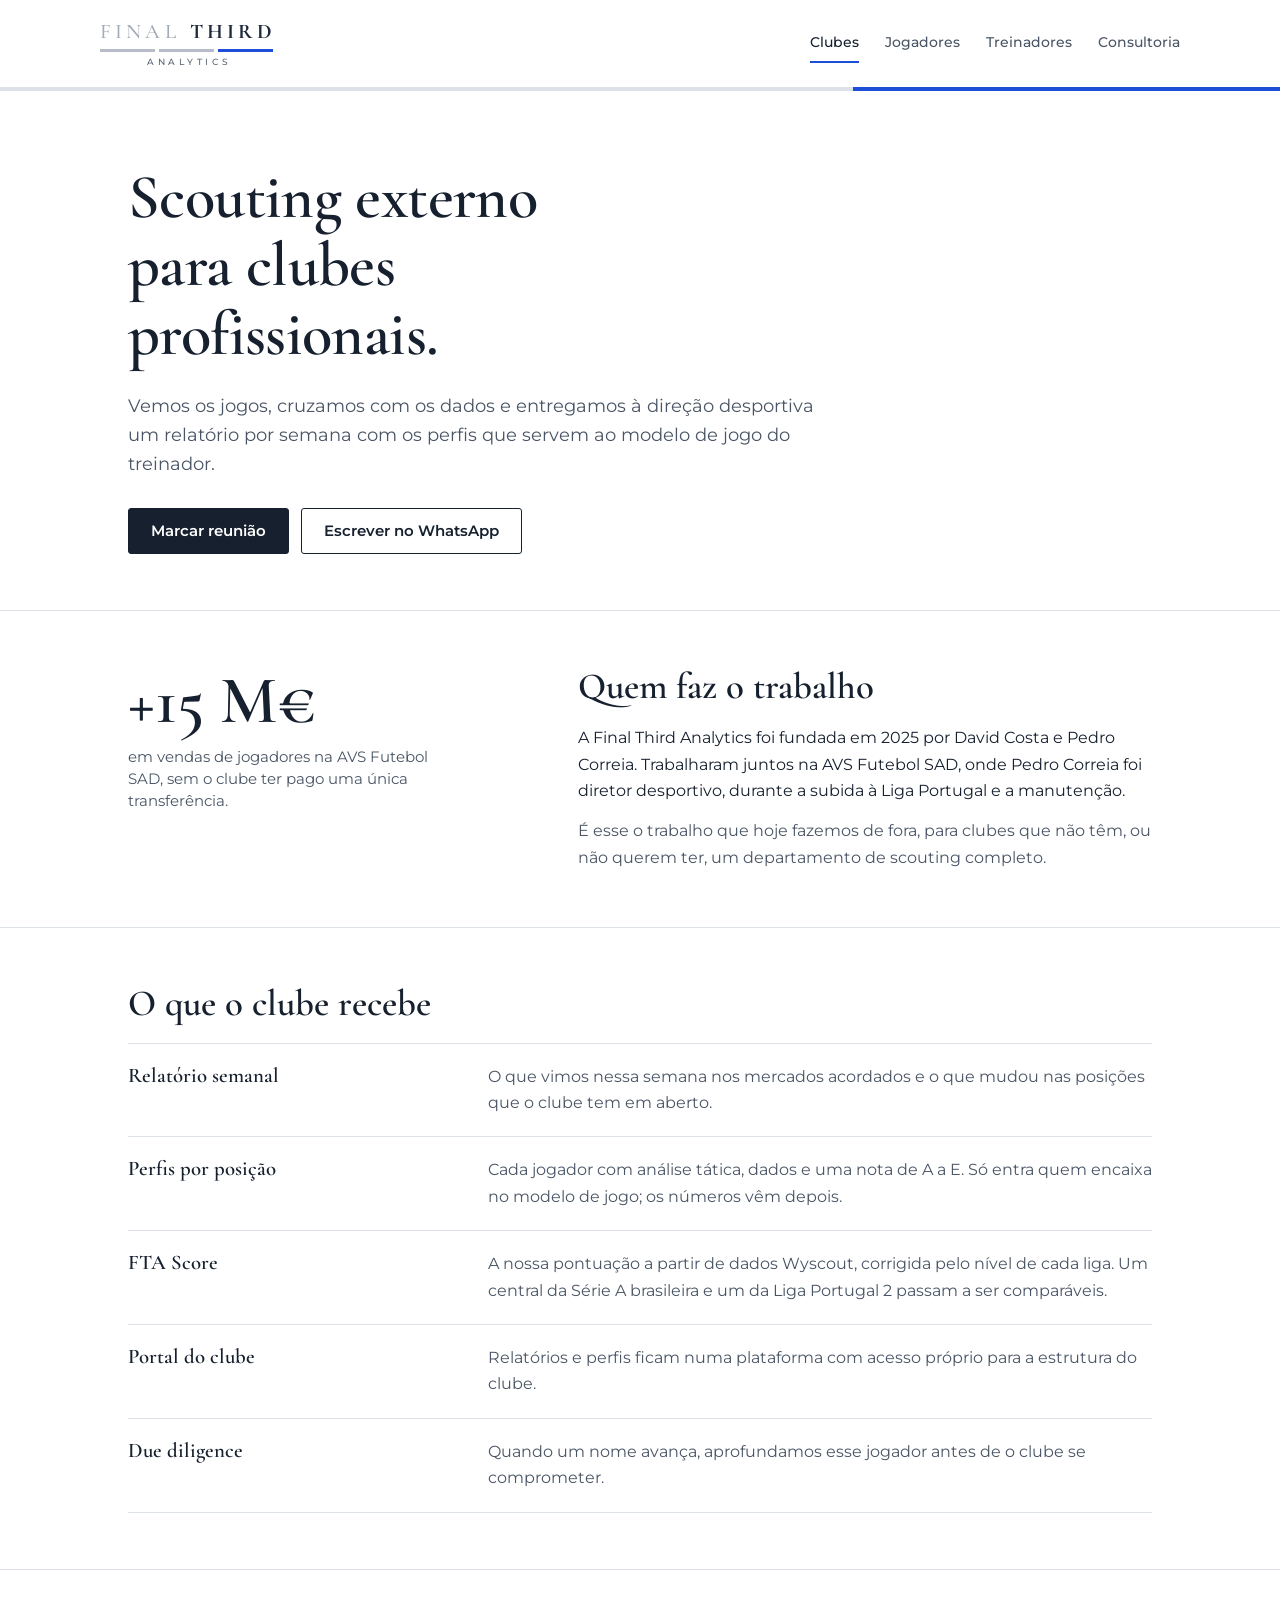
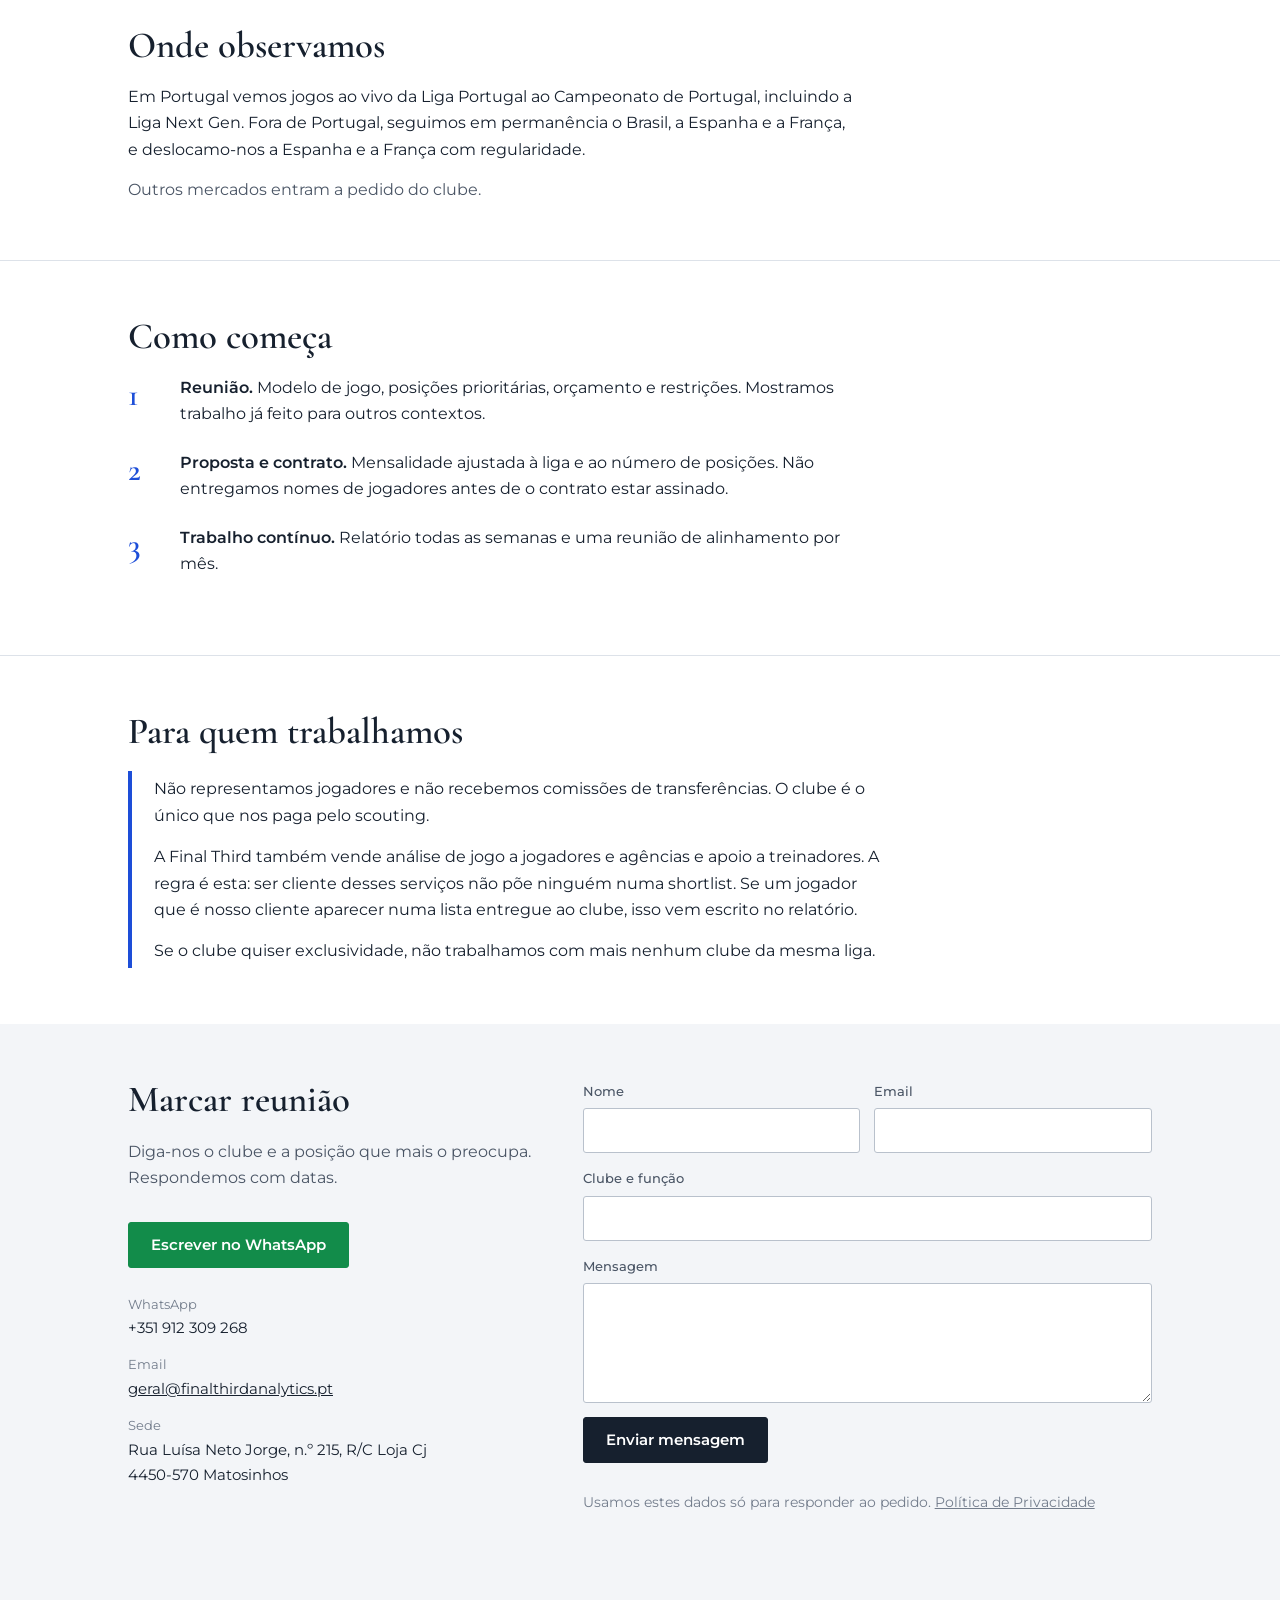
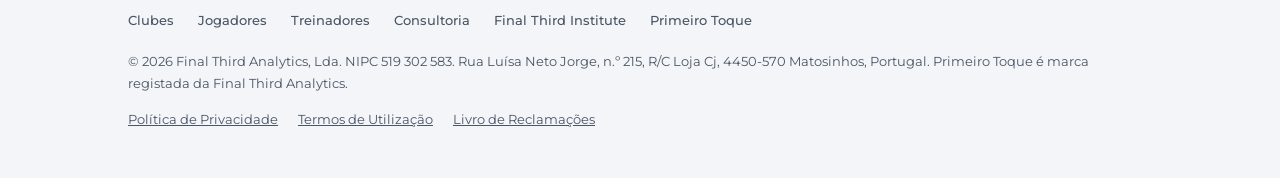
==== clubes.html @ 6be23df6 "Site multi-página: clubes, jogadores, treinadores, consultoria" ====
<!DOCTYPE html>
<html lang="pt-PT">
<head>
<meta charset="UTF-8">
<meta name="viewport" content="width=device-width, initial-scale=1">
<title>Scouting para clubes · Final Third Analytics</title>
<meta name="description" content="Scouting externo para clubes profissionais: observação ao vivo em Portugal, Espanha e França, dados Wyscout e relatório semanal. Sem agentes nem comissões.">
<link rel="canonical" href="https://finalthirdanalytics.pt/clubes">
<link rel="icon" type="image/png" href="/favicon.png">
<link rel="apple-touch-icon" href="/apple-touch-icon.png">
<meta name="theme-color" content="#ffffff">
<meta property="og:type" content="website">
<meta property="og:site_name" content="Final Third Analytics">
<meta property="og:title" content="Scouting para clubes · Final Third Analytics">
<meta property="og:description" content="Scouting externo para clubes profissionais: observação ao vivo em Portugal, Espanha e França, dados Wyscout e relatório semanal. Sem agentes nem comissões.">
<meta property="og:url" content="https://finalthirdanalytics.pt/clubes">
<meta property="og:image" content="https://finalthirdanalytics.pt/apple-touch-icon.png">
<meta name="twitter:card" content="summary">
<link rel="preconnect" href="https://fonts.googleapis.com">
<link rel="preconnect" href="https://fonts.gstatic.com" crossorigin>
<link href="https://fonts.googleapis.com/css2?family=Cormorant+Garamond:wght@500;600;700&family=Montserrat:wght@400;500;600&display=swap" rel="stylesheet">
<link rel="stylesheet" href="/styles.css">
</head>
<body class="p-clubes">
<header>
  <div class="wrap top">
    <a class="logo" href="/" aria-label="Final Third Analytics — página inicial">
      <span class="logo-words"><span class="logo-final">FINAL</span><span class="logo-third">THIRD</span></span>
      <span class="logo-bars"><i></i><i></i><i></i></span>
      <span class="logo-sub">Analytics</span>
    </a>
    <nav class="nav" aria-label="Principal"><a href="/clubes" aria-current="page">Clubes</a><a href="/jogadores">Jogadores</a><a href="/treinadores">Treinadores</a><a href="/consultoria">Consultoria</a></nav>
  </div>
  <div class="thirds" aria-hidden="true"><i></i><i></i><i></i></div>
</header>
<main>

<section class="hero">
  <div class="wrap">
    <h1>Scouting externo para clubes profissionais.</h1>
    <p class="lead">Vemos os jogos, cruzamos com os dados e entregamos à direção desportiva um relatório por semana com os perfis que servem ao modelo de jogo do treinador.</p>
    <div class="actions">
      <a class="btn" href="#contacto">Marcar reunião</a>
      <a class="btn ghost" href="https://wa.me/351912309268?text=Ol%C3%A1%2C%20sou%20de%20um%20clube%20e%20quero%20falar%20sobre%20scouting." rel="noopener">Escrever no WhatsApp</a>
    </div>
  </div>
</section>

<section class="sec">
  <div class="wrap proof">
    <div class="proof-fig">+15 M€<small>em vendas de jogadores na AVS Futebol SAD, sem o clube ter pago uma única transferência.</small></div>
    <div>
      <h2>Quem faz o trabalho</h2>
      <p>A Final Third Analytics foi fundada em 2025 por David Costa e Pedro Correia. Trabalharam juntos na AVS Futebol SAD, onde Pedro Correia foi diretor desportivo, durante a subida à Liga Portugal e a manutenção.</p>
      <p class="muted">É esse o trabalho que hoje fazemos de fora, para clubes que não têm, ou não querem ter, um departamento de scouting completo.</p>
    </div>
  </div>
</section>

<section class="sec">
  <div class="wrap">
    <h2>O que o clube recebe</h2>
    <ul class="rows">
      <li><strong>Relatório semanal</strong><span>O que vimos nessa semana nos mercados acordados e o que mudou nas posições que o clube tem em aberto.</span></li>
      <li><strong>Perfis por posição</strong><span>Cada jogador com análise tática, dados e uma nota de A a E. Só entra quem encaixa no modelo de jogo; os números vêm depois.</span></li>
      <li><strong>FTA Score</strong><span>A nossa pontuação a partir de dados Wyscout, corrigida pelo nível de cada liga. Um central da Série A brasileira e um da Liga Portugal 2 passam a ser comparáveis.</span></li>
      <li><strong>Portal do clube</strong><span>Relatórios e perfis ficam numa plataforma com acesso próprio para a estrutura do clube.</span></li>
      <li><strong>Due diligence</strong><span>Quando um nome avança, aprofundamos esse jogador antes de o clube se comprometer.</span></li>
    </ul>
  </div>
</section>
<section class="sec">
  <div class="wrap">
    <h2>Onde observamos</h2>
    <p>Em Portugal vemos jogos ao vivo da Liga Portugal ao Campeonato de Portugal, incluindo a Liga Next Gen. Fora de Portugal, seguimos em permanência o Brasil, a Espanha e a França, e deslocamo-nos a Espanha e a França com regularidade.</p>
    <p class="muted">Outros mercados entram a pedido do clube.</p>
  </div>
</section>
<section class="sec">
  <div class="wrap">
    <h2>Como começa</h2>
    <ol class="steps">
      <li><b>Reunião.</b> Modelo de jogo, posições prioritárias, orçamento e restrições. Mostramos trabalho já feito para outros contextos.</li>
      <li><b>Proposta e contrato.</b> Mensalidade ajustada à liga e ao número de posições. Não entregamos nomes de jogadores antes de o contrato estar assinado.</li>
      <li><b>Trabalho contínuo.</b> Relatório todas as semanas e uma reunião de alinhamento por mês.</li>
    </ol>
  </div>
</section>
<section class="sec">
  <div class="wrap">
    <h2>Para quem trabalhamos</h2>
    <div class="rule">
      <p>Não representamos jogadores e não recebemos comissões de transferências. O clube é o único que nos paga pelo scouting.</p>
      <p>A Final Third também vende análise de jogo a jogadores e agências e apoio a treinadores. A regra é esta: ser cliente desses serviços não põe ninguém numa shortlist. Se um jogador que é nosso cliente aparecer numa lista entregue ao clube, isso vem escrito no relatório.</p>
      <p>Se o clube quiser exclusividade, não trabalhamos com mais nenhum clube da mesma liga.</p>
    </div>
  </div>
</section>

<section class="sec wash" id="contacto">
  <div class="wrap contact">
    <div>
      <h2>Marcar reunião</h2>
      <p class="muted">Diga-nos o clube e a posição que mais o preocupa. Respondemos com datas.</p>
      <div class="actions"><a class="btn wa" href="https://wa.me/351912309268?text=Ol%C3%A1%2C%20sou%20de%20um%20clube%20e%20quero%20falar%20sobre%20scouting." rel="noopener">Escrever no WhatsApp</a></div>
      <dl>
        <dt>WhatsApp</dt><dd>+351 912 309 268</dd>
        <dt>Email</dt><dd><a href="mailto:geral@finalthirdanalytics.pt">geral@finalthirdanalytics.pt</a></dd>
        <dt>Sede</dt><dd>Rua Luísa Neto Jorge, n.º 215, R/C Loja Cj<br>4450-570 Matosinhos</dd>
      </dl>
    </div>
    <form class="f" name="contacto" method="POST" netlify netlify-honeypot="bot-field">
      <input type="hidden" name="form-name" value="contacto">
      <input type="hidden" name="sobre" value="Final Third Analytics">
      <p class="hp"><label>Não preencher <input name="bot-field" tabindex="-1" autocomplete="off"></label></p>
      <label>Nome<input type="text" name="nome" autocomplete="name" required></label>
      <label>Email<input type="email" name="email" autocomplete="email" required></label>
      <label class="full">Clube e função<input type="text" name="organizacao" autocomplete="organization"></label>
      <label class="full">Mensagem<textarea name="mensagem"></textarea></label>
      <div class="full"><button class="btn" type="submit">Enviar mensagem</button></div>
      <p class="msg ok" role="status">Mensagem recebida. Respondemos por email.</p>
      <p class="msg err" role="alert">A mensagem não foi enviada. Tente outra vez ou escreva para geral@finalthirdanalytics.pt.</p>
      <p class="small full">Usamos estes dados só para responder ao pedido. <a href="/privacidade.html">Política de Privacidade</a></p>
    </form>
  </div>
</section>
</main>
<footer>
  <div class="wrap">
    <nav class="foot-nav" aria-label="Rodapé">
      <a href="/clubes">Clubes</a><a href="/jogadores">Jogadores</a><a href="/treinadores">Treinadores</a><a href="/consultoria">Consultoria</a>
      <a href="https://institute.finalthirdanalytics.pt">Final Third Institute</a><a href="https://primeirotoque.pt">Primeiro Toque</a>
    </nav>
    <p>© 2026 Final Third Analytics, Lda. NIPC 519 302 583. Rua Luísa Neto Jorge, n.º 215, R/C Loja Cj, 4450-570 Matosinhos, Portugal. Primeiro Toque é marca registada da Final Third Analytics.</p>
    <div class="foot-legal">
      <a href="/privacidade.html">Política de Privacidade</a>
      <a href="/termos.html">Termos de Utilização</a>
      <a href="https://www.livroreclamacoes.pt/Inicio/" rel="noopener">Livro de Reclamações</a>
    </div>
  </div>
</footer>
<script src="/site.js" defer></script>
</body>
</html>
---- styles.css ----
/* Final Third Analytics — site geral */
*{margin:0;padding:0;box-sizing:border-box}
:root{
  --paper:#ffffff;
  --wash:#f3f5f8;
  --ink:#16202e;
  --ink-2:#4a5565;
  --ink-3:#737d8c;
  --line:#dde2e9;
  --grey-bar:#b6bdc8;
  --accent:#1d4ed8;
  --accent-ink:#1d4ed8;
  --serif:"Cormorant Garamond",Georgia,serif;
  --sans:"Montserrat",system-ui,-apple-system,"Segoe UI",sans-serif;
}
body.p-jogadores{--accent:#a855f7;--accent-ink:#7e22ce}
body.p-treinadores{--accent:#14b8a6;--accent-ink:#0f766e}
body.p-consultoria{--accent:#9c243d;--accent-ink:#9c243d}

html{-webkit-text-size-adjust:100%;scroll-behavior:smooth}
body{background:var(--paper);color:var(--ink);font-family:var(--sans);font-size:16px;line-height:1.65;-webkit-font-smoothing:antialiased}
a{color:inherit}
a:focus-visible,button:focus-visible,input:focus-visible,textarea:focus-visible{outline:2px solid var(--accent-ink);outline-offset:3px}
.wrap{max-width:1080px;margin:0 auto;padding:0 28px}

/* Cabeçalho */
.top{display:flex;align-items:center;justify-content:space-between;gap:24px;padding:22px 0 20px}
.logo{display:inline-block;text-decoration:none;line-height:1}
.logo-words{display:flex;gap:10px;font-family:var(--serif);font-size:1.3rem;letter-spacing:.2em;white-space:nowrap}
.logo-final{color:#a3abb7;font-weight:500}
.logo-third{color:#1e293b;font-weight:700}
.logo-bars{display:flex;gap:4px;margin-top:6px;margin-right:.2em}
.logo-bars i{flex:1;height:3px;background:var(--grey-bar)}
.logo-bars i:last-child{background:var(--accent)}
.logo-sub{display:block;margin-top:6px;margin-right:.2em;text-align:center;font-size:.56rem;font-weight:500;letter-spacing:.42em;text-indent:.42em;text-transform:uppercase;color:#5b6676}
.nav{display:flex;align-items:center;gap:26px;font-size:.9rem;font-weight:500}
.nav a{text-decoration:none;color:var(--ink-2);padding:6px 0;border-bottom:2px solid transparent}
.nav a:hover{color:var(--ink)}
.nav a[aria-current="page"]{color:var(--ink);border-bottom-color:var(--accent)}
.thirds{display:flex;height:4px}
.thirds i{flex:1;background:var(--line)}
.thirds i:last-child{background:var(--accent)}

/* Texto */
h1,h2,h3{font-family:var(--serif);font-weight:600;line-height:1.1;color:var(--ink)}
h1{font-size:clamp(2.3rem,5.4vw,3.9rem);letter-spacing:-.01em;max-width:17ch}
h2{font-size:clamp(1.7rem,3.2vw,2.3rem);margin-bottom:18px}
h3{font-size:1.4rem;margin-bottom:6px}
p{max-width:66ch}
.lead{font-size:1.1rem;color:var(--ink-2);margin-top:22px;max-width:60ch}
.hero{padding:72px 0 56px}
.sec{padding:56px 0;border-top:1px solid var(--line)}
.sec.wash{background:var(--wash);border-top:0}
.sec p+p{margin-top:14px}
.muted{color:var(--ink-2)}
.small{font-size:.86rem;color:var(--ink-3)}

/* Botões */
.actions{display:flex;flex-wrap:wrap;gap:12px;margin-top:30px}
.btn{display:inline-block;padding:13px 22px;border-radius:3px;font:600 .92rem var(--sans);text-decoration:none;cursor:pointer;border:1.5px solid var(--ink);background:var(--ink);color:#fff}
.btn:hover{background:#000}
.btn.ghost{background:transparent;color:var(--ink)}
.btn.ghost:hover{background:var(--wash)}
.btn.wa{background:#128c4a;border-color:#128c4a}
.btn.wa:hover{background:#0e733c}

/* Página inicial: as quatro portas */
.doors{border-top:1px solid var(--ink)}
.door{display:grid;grid-template-columns:minmax(0,5fr) minmax(0,7fr) 68px;align-items:center;gap:28px;padding:30px 0;border-bottom:1px solid var(--line);text-decoration:none}
.door-name{font-family:var(--serif);font-weight:600;font-size:clamp(1.7rem,3.4vw,2.5rem);line-height:1.05}
.door-desc{color:var(--ink-2);font-size:.98rem}
.door-bars{display:flex;gap:3px}
.door-bars i{flex:1;height:4px;background:var(--line)}
.door-bars i:last-child{background:var(--d)}
.door:hover .door-name{color:var(--dk)}
.door:hover .door-bars i{background:var(--d)}

/* Listas de factos */
.rows{list-style:none;border-top:1px solid var(--line);margin-top:8px}
.rows li{display:grid;grid-template-columns:minmax(0,4fr) minmax(0,8fr);gap:28px;padding:20px 0;border-bottom:1px solid var(--line)}
.rows strong{font-family:var(--serif);font-size:1.3rem;font-weight:600;line-height:1.2}
.rows span{color:var(--ink-2)}
.steps{list-style:none;counter-reset:s;margin-top:8px}
.steps li{counter-increment:s;position:relative;padding:0 0 22px 52px;max-width:66ch}
.steps li::before{content:counter(s);position:absolute;left:0;top:-6px;font-family:var(--serif);font-size:2rem;font-weight:600;color:var(--accent-ink)}
.steps b{font-weight:600}
.rule{border-left:4px solid var(--accent);padding:4px 0 4px 22px;margin-top:8px}
.rule p{font-size:1.02rem}

/* Preços */
.prices{width:100%;border-collapse:collapse;margin-top:8px}
.prices th,.prices td{text-align:left;vertical-align:top;padding:18px 0;border-bottom:1px solid var(--line)}
.prices tr:first-child>*{border-top:1px solid var(--line)}
.prices th{font-family:var(--serif);font-size:1.3rem;font-weight:600;width:24%;padding-right:20px}
.prices td.what{color:var(--ink-2);padding-right:20px}
.prices td.cost{white-space:nowrap;text-align:right;font-weight:600;width:1%}
.prices td.cost small{display:block;font-weight:400;color:var(--ink-3);font-size:.8rem}

/* Prova */
.proof{display:grid;grid-template-columns:minmax(0,5fr) minmax(0,7fr);gap:40px;align-items:start}
.proof-fig{font-family:var(--serif);font-weight:600;font-size:clamp(2.6rem,6vw,4.2rem);line-height:1;color:var(--ink)}
.proof-fig small{display:block;font-family:var(--sans);font-weight:400;font-size:.92rem;line-height:1.5;color:var(--ink-2);margin-top:12px;max-width:30ch}

/* Faixas de saída */
.out{display:flex;flex-wrap:wrap;align-items:baseline;justify-content:space-between;gap:10px 28px;padding:22px 0;border-bottom:1px solid var(--line)}
.out:first-of-type{border-top:1px solid var(--line)}
.out b{font-family:var(--serif);font-size:1.3rem;font-weight:600}
.out span{color:var(--ink-2);flex:1 1 320px}
.out a{font-weight:600;white-space:nowrap}

/* Contacto */
.contact{display:grid;grid-template-columns:minmax(0,5fr) minmax(0,7fr);gap:48px}
.contact dl{margin-top:26px;font-size:.95rem}
.contact dt{color:var(--ink-3);font-size:.82rem;margin-top:14px}
form.f{display:grid;grid-template-columns:1fr 1fr;gap:14px}
form.f label{display:block;font-size:.84rem;font-weight:500;color:var(--ink-2)}
form.f .full{grid-column:1/-1}
form.f input,form.f textarea{display:block;width:100%;margin-top:6px;padding:12px 13px;border:1px solid #b9c1cc;border-radius:3px;background:#fff;color:var(--ink);font:400 1rem var(--sans)}
form.f textarea{min-height:120px;resize:vertical}
form.f .msg{display:none;grid-column:1/-1;padding:13px 15px;border-radius:3px;font-size:.92rem}
form.f .ok{background:#e8f5ec;color:#14532d}
form.f .err{background:#fdecec;color:#7f1d1d}
.hp{position:absolute;left:-9999px}

/* Rodapé */
footer{background:var(--wash);margin-top:0;padding:40px 0 48px;font-size:.84rem;color:var(--ink-2)}
.foot-nav{display:flex;flex-wrap:wrap;gap:8px 24px;margin-bottom:18px;font-weight:500}
.foot-nav a{text-decoration:none}
.foot-nav a:hover,.foot-legal a:hover{text-decoration:underline}
.foot-legal{display:flex;flex-wrap:wrap;gap:6px 20px;margin-top:14px}
footer p{max-width:none}

@media (max-width:760px){
  .wrap{padding:0 16px}
  .top{flex-direction:column;align-items:flex-start;gap:16px;padding:18px 0 12px}
  .nav{width:100%;justify-content:space-between;gap:8px;font-size:.82rem}
  .hero{padding:44px 0 40px}
  .sec{padding:42px 0}
  .door{grid-template-columns:1fr 44px;gap:6px 16px;padding:22px 0}
  .door-desc{grid-column:1/-1;grid-row:2}
  .rows li,.proof,.contact{grid-template-columns:1fr;gap:6px}
  .proof,.contact{gap:28px}
  form.f{grid-template-columns:1fr}
  .prices,.prices tbody,.prices tr,.prices th,.prices td{display:block;width:auto}
  .prices tr{padding:16px 0;border-bottom:1px solid var(--line)}
  .prices tr:first-child{border-top:1px solid var(--line)}
  .prices th,.prices td,.prices tr:first-child>*{border:0;padding:0}
  .prices td.cost{text-align:left;margin-top:8px}
  .prices td.cost small{display:inline;margin-left:6px}
  .btn{width:100%;text-align:center}
}
@media (prefers-reduced-motion:reduce){html{scroll-behavior:auto}}
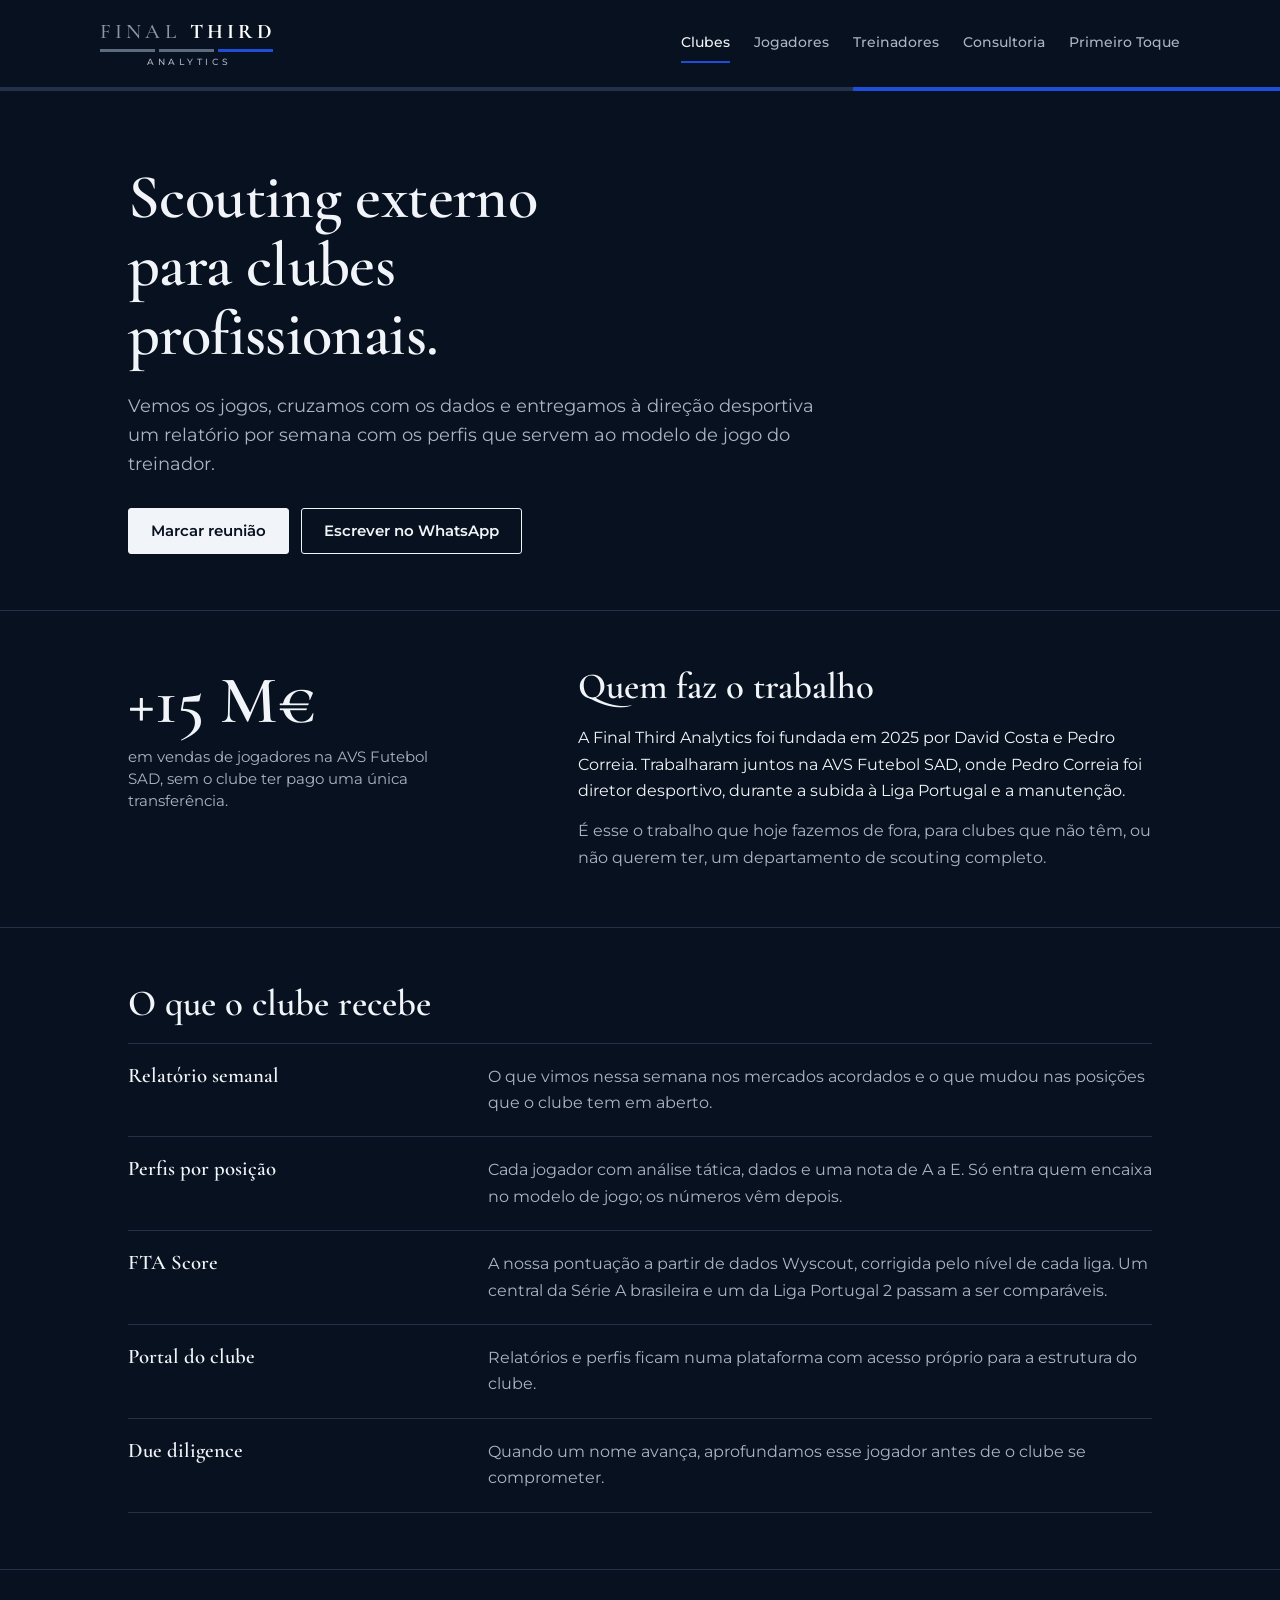
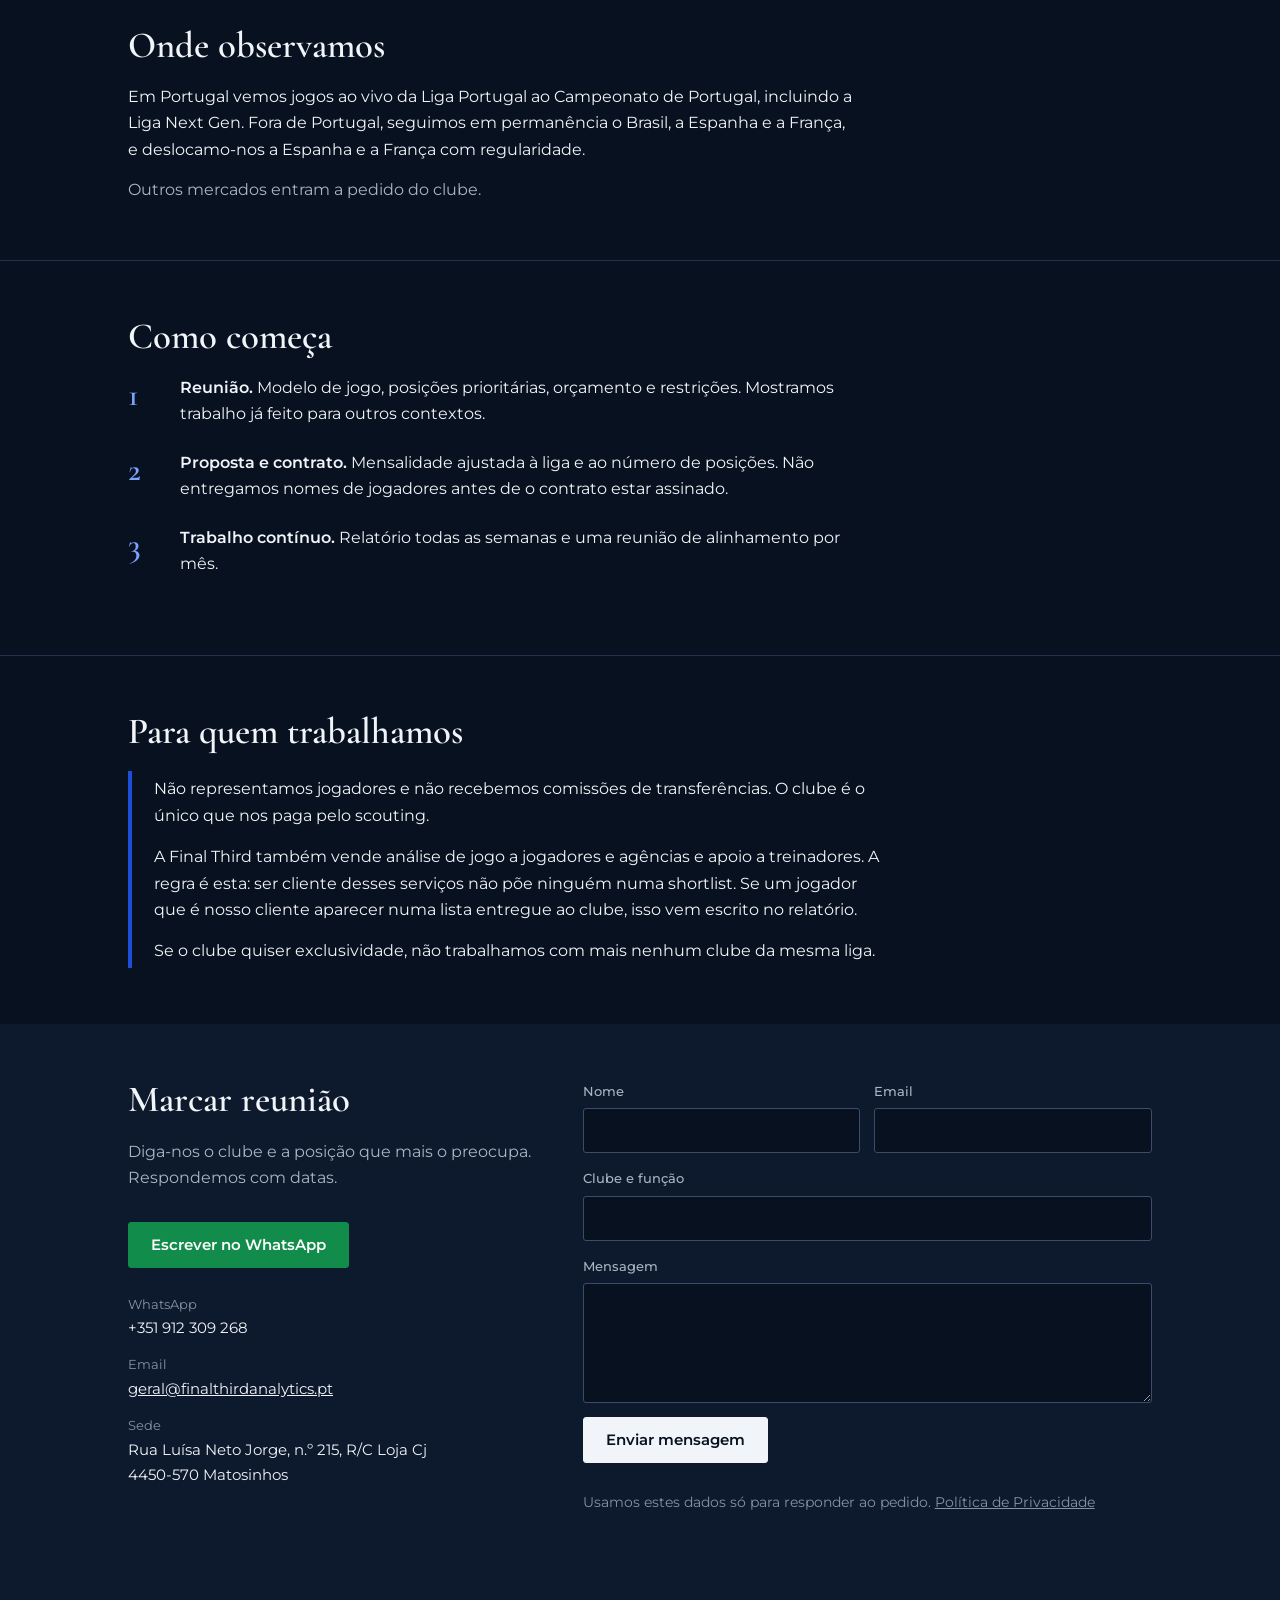
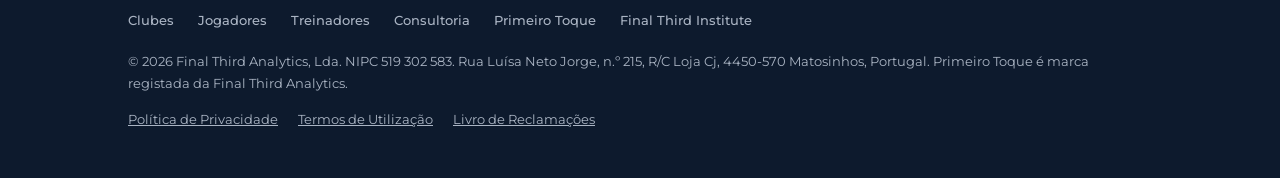
==== commit 10e462b0: "Site multi-página em navy + página Primeiro Toque" ====
--- a/clubes.html
+++ b/clubes.html
@@ -6,15 +6,15 @@
 <title>Scouting para clubes · Final Third Analytics</title>
 <meta name="description" content="Scouting externo para clubes profissionais: observação ao vivo em Portugal, Espanha e França, dados Wyscout e relatório semanal. Sem agentes nem comissões.">
 <link rel="canonical" href="https://finalthirdanalytics.pt/clubes">
-<link rel="icon" type="image/png" href="/favicon.png">
-<link rel="apple-touch-icon" href="/apple-touch-icon.png">
-<meta name="theme-color" content="#ffffff">
+<link rel="icon" type="image/png" href="/fta-icon.png">
+<link rel="apple-touch-icon" href="/fta-icon.png">
+<meta name="theme-color" content="#08111f">
 <meta property="og:type" content="website">
 <meta property="og:site_name" content="Final Third Analytics">
 <meta property="og:title" content="Scouting para clubes · Final Third Analytics">
 <meta property="og:description" content="Scouting externo para clubes profissionais: observação ao vivo em Portugal, Espanha e França, dados Wyscout e relatório semanal. Sem agentes nem comissões.">
 <meta property="og:url" content="https://finalthirdanalytics.pt/clubes">
-<meta property="og:image" content="https://finalthirdanalytics.pt/apple-touch-icon.png">
+<meta property="og:image" content="https://finalthirdanalytics.pt/fta-icon.png">
 <meta name="twitter:card" content="summary">
 <link rel="preconnect" href="https://fonts.googleapis.com">
 <link rel="preconnect" href="https://fonts.gstatic.com" crossorigin>
@@ -29,7 +29,7 @@
       <span class="logo-bars"><i></i><i></i><i></i></span>
       <span class="logo-sub">Analytics</span>
     </a>
-    <nav class="nav" aria-label="Principal"><a href="/clubes" aria-current="page">Clubes</a><a href="/jogadores">Jogadores</a><a href="/treinadores">Treinadores</a><a href="/consultoria">Consultoria</a></nav>
+    <nav class="nav" aria-label="Principal"><a href="/clubes" aria-current="page">Clubes</a><a href="/jogadores">Jogadores</a><a href="/treinadores">Treinadores</a><a href="/consultoria">Consultoria</a><a href="/primeiro-toque">Primeiro Toque</a></nav>
   </div>
   <div class="thirds" aria-hidden="true"><i></i><i></i><i></i></div>
 </header>
@@ -129,7 +129,7 @@
   <div class="wrap">
     <nav class="foot-nav" aria-label="Rodapé">
       <a href="/clubes">Clubes</a><a href="/jogadores">Jogadores</a><a href="/treinadores">Treinadores</a><a href="/consultoria">Consultoria</a>
-      <a href="https://institute.finalthirdanalytics.pt">Final Third Institute</a><a href="https://primeirotoque.pt">Primeiro Toque</a>
+      <a href="/primeiro-toque">Primeiro Toque</a><a href="https://institute.finalthirdanalytics.pt">Final Third Institute</a>
     </nav>
     <p>© 2026 Final Third Analytics, Lda. NIPC 519 302 583. Rua Luísa Neto Jorge, n.º 215, R/C Loja Cj, 4450-570 Matosinhos, Portugal. Primeiro Toque é marca registada da Final Third Analytics.</p>
     <div class="foot-legal">
--- a/styles.css
+++ b/styles.css
@@ -1,21 +1,23 @@
 /* Final Third Analytics — site geral */
 *{margin:0;padding:0;box-sizing:border-box}
 :root{
-  --paper:#ffffff;
-  --wash:#f3f5f8;
-  --ink:#16202e;
-  --ink-2:#4a5565;
-  --ink-3:#737d8c;
-  --line:#dde2e9;
-  --grey-bar:#b6bdc8;
+  --paper:#08111f;
+  --wash:#0d1a2d;
+  --ink:#f1f4f8;
+  --ink-2:#aab4c3;
+  --ink-3:#8492a6;
+  --line:#22324a;
+  --grey-bar:#5d6b80;
   --accent:#1d4ed8;
-  --accent-ink:#1d4ed8;
+  --accent-ink:#7da2ff;
   --serif:"Cormorant Garamond",Georgia,serif;
   --sans:"Montserrat",system-ui,-apple-system,"Segoe UI",sans-serif;
 }
-body.p-jogadores{--accent:#a855f7;--accent-ink:#7e22ce}
-body.p-treinadores{--accent:#14b8a6;--accent-ink:#0f766e}
-body.p-consultoria{--accent:#9c243d;--accent-ink:#9c243d}
+body.p-jogadores{--accent:#a855f7;--accent-ink:#c79bff}
+body.p-treinadores{--accent:#14b8a6;--accent-ink:#3dd6c4}
+body.p-consultoria{--accent:#c2334f;--accent-ink:#ef8198}
+
+body.p-primeiro-toque{--accent:#c9b06b;--accent-ink:#c9b06b}
 
 html{-webkit-text-size-adjust:100%;scroll-behavior:smooth}
 body{background:var(--paper);color:var(--ink);font-family:var(--sans);font-size:16px;line-height:1.65;-webkit-font-smoothing:antialiased}
@@ -27,13 +29,13 @@
 .top{display:flex;align-items:center;justify-content:space-between;gap:24px;padding:22px 0 20px}
 .logo{display:inline-block;text-decoration:none;line-height:1}
 .logo-words{display:flex;gap:10px;font-family:var(--serif);font-size:1.3rem;letter-spacing:.2em;white-space:nowrap}
-.logo-final{color:#a3abb7;font-weight:500}
-.logo-third{color:#1e293b;font-weight:700}
+.logo-final{color:#8a96a8;font-weight:500}
+.logo-third{color:#ffffff;font-weight:700}
 .logo-bars{display:flex;gap:4px;margin-top:6px;margin-right:.2em}
 .logo-bars i{flex:1;height:3px;background:var(--grey-bar)}
 .logo-bars i:last-child{background:var(--accent)}
-.logo-sub{display:block;margin-top:6px;margin-right:.2em;text-align:center;font-size:.56rem;font-weight:500;letter-spacing:.42em;text-indent:.42em;text-transform:uppercase;color:#5b6676}
-.nav{display:flex;align-items:center;gap:26px;font-size:.9rem;font-weight:500}
+.logo-sub{display:block;margin-top:6px;margin-right:.2em;text-align:center;font-size:.56rem;font-weight:500;letter-spacing:.42em;text-indent:.42em;text-transform:uppercase;color:#aab4c3}
+.nav{display:flex;align-items:center;gap:24px;font-size:.9rem;font-weight:500}
 .nav a{text-decoration:none;color:var(--ink-2);padding:6px 0;border-bottom:2px solid transparent}
 .nav a:hover{color:var(--ink)}
 .nav a[aria-current="page"]{color:var(--ink);border-bottom-color:var(--accent)}
@@ -57,15 +59,15 @@
 
 /* Botões */
 .actions{display:flex;flex-wrap:wrap;gap:12px;margin-top:30px}
-.btn{display:inline-block;padding:13px 22px;border-radius:3px;font:600 .92rem var(--sans);text-decoration:none;cursor:pointer;border:1.5px solid var(--ink);background:var(--ink);color:#fff}
-.btn:hover{background:#000}
+.btn{display:inline-block;padding:13px 22px;border-radius:3px;font:600 .92rem var(--sans);text-decoration:none;cursor:pointer;border:1.5px solid var(--ink);background:var(--ink);color:#08111f}
+.btn:hover{background:#fff}
 .btn.ghost{background:transparent;color:var(--ink)}
 .btn.ghost:hover{background:var(--wash)}
-.btn.wa{background:#128c4a;border-color:#128c4a}
+.btn.wa{background:#128c4a;border-color:#128c4a;color:#fff}
 .btn.wa:hover{background:#0e733c}
 
 /* Página inicial: as quatro portas */
-.doors{border-top:1px solid var(--ink)}
+.doors{border-top:1px solid var(--ink-3)}
 .door{display:grid;grid-template-columns:minmax(0,5fr) minmax(0,7fr) 68px;align-items:center;gap:28px;padding:30px 0;border-bottom:1px solid var(--line);text-decoration:none}
 .door-name{font-family:var(--serif);font-weight:600;font-size:clamp(1.7rem,3.4vw,2.5rem);line-height:1.05}
 .door-desc{color:var(--ink-2);font-size:.98rem}
@@ -74,6 +76,9 @@
 .door-bars i:last-child{background:var(--d)}
 .door:hover .door-name{color:var(--dk)}
 .door:hover .door-bars i{background:var(--d)}
+
+.pt-hero{display:grid;grid-template-columns:minmax(0,7fr) minmax(0,4fr);gap:48px;align-items:center}
+.pt-hero img{width:100%;height:auto;max-width:340px;justify-self:end;border-radius:3px}
 
 /* Listas de factos */
 .rows{list-style:none;border-top:1px solid var(--line);margin-top:8px}
@@ -115,11 +120,11 @@
 form.f{display:grid;grid-template-columns:1fr 1fr;gap:14px}
 form.f label{display:block;font-size:.84rem;font-weight:500;color:var(--ink-2)}
 form.f .full{grid-column:1/-1}
-form.f input,form.f textarea{display:block;width:100%;margin-top:6px;padding:12px 13px;border:1px solid #b9c1cc;border-radius:3px;background:#fff;color:var(--ink);font:400 1rem var(--sans)}
+form.f input,form.f textarea{display:block;width:100%;margin-top:6px;padding:12px 13px;border:1px solid #3a4c68;border-radius:3px;background:#08111f;color:var(--ink);font:400 1rem var(--sans)}
 form.f textarea{min-height:120px;resize:vertical}
 form.f .msg{display:none;grid-column:1/-1;padding:13px 15px;border-radius:3px;font-size:.92rem}
-form.f .ok{background:#e8f5ec;color:#14532d}
-form.f .err{background:#fdecec;color:#7f1d1d}
+form.f .ok{background:#0f3d26;color:#c9f2d8}
+form.f .err{background:#4a1616;color:#ffd6d6}
 .hp{position:absolute;left:-9999px}
 
 /* Rodapé */
@@ -133,7 +138,9 @@
 @media (max-width:760px){
   .wrap{padding:0 16px}
   .top{flex-direction:column;align-items:flex-start;gap:16px;padding:18px 0 12px}
-  .nav{width:100%;justify-content:space-between;gap:8px;font-size:.82rem}
+  .nav{width:100%;flex-wrap:wrap;justify-content:flex-start;gap:2px 18px;font-size:.84rem}
+  .pt-hero{grid-template-columns:1fr;gap:28px}
+  .pt-hero img{max-width:220px;justify-self:start}
   .hero{padding:44px 0 40px}
   .sec{padding:42px 0}
   .door{grid-template-columns:1fr 44px;gap:6px 16px;padding:22px 0}
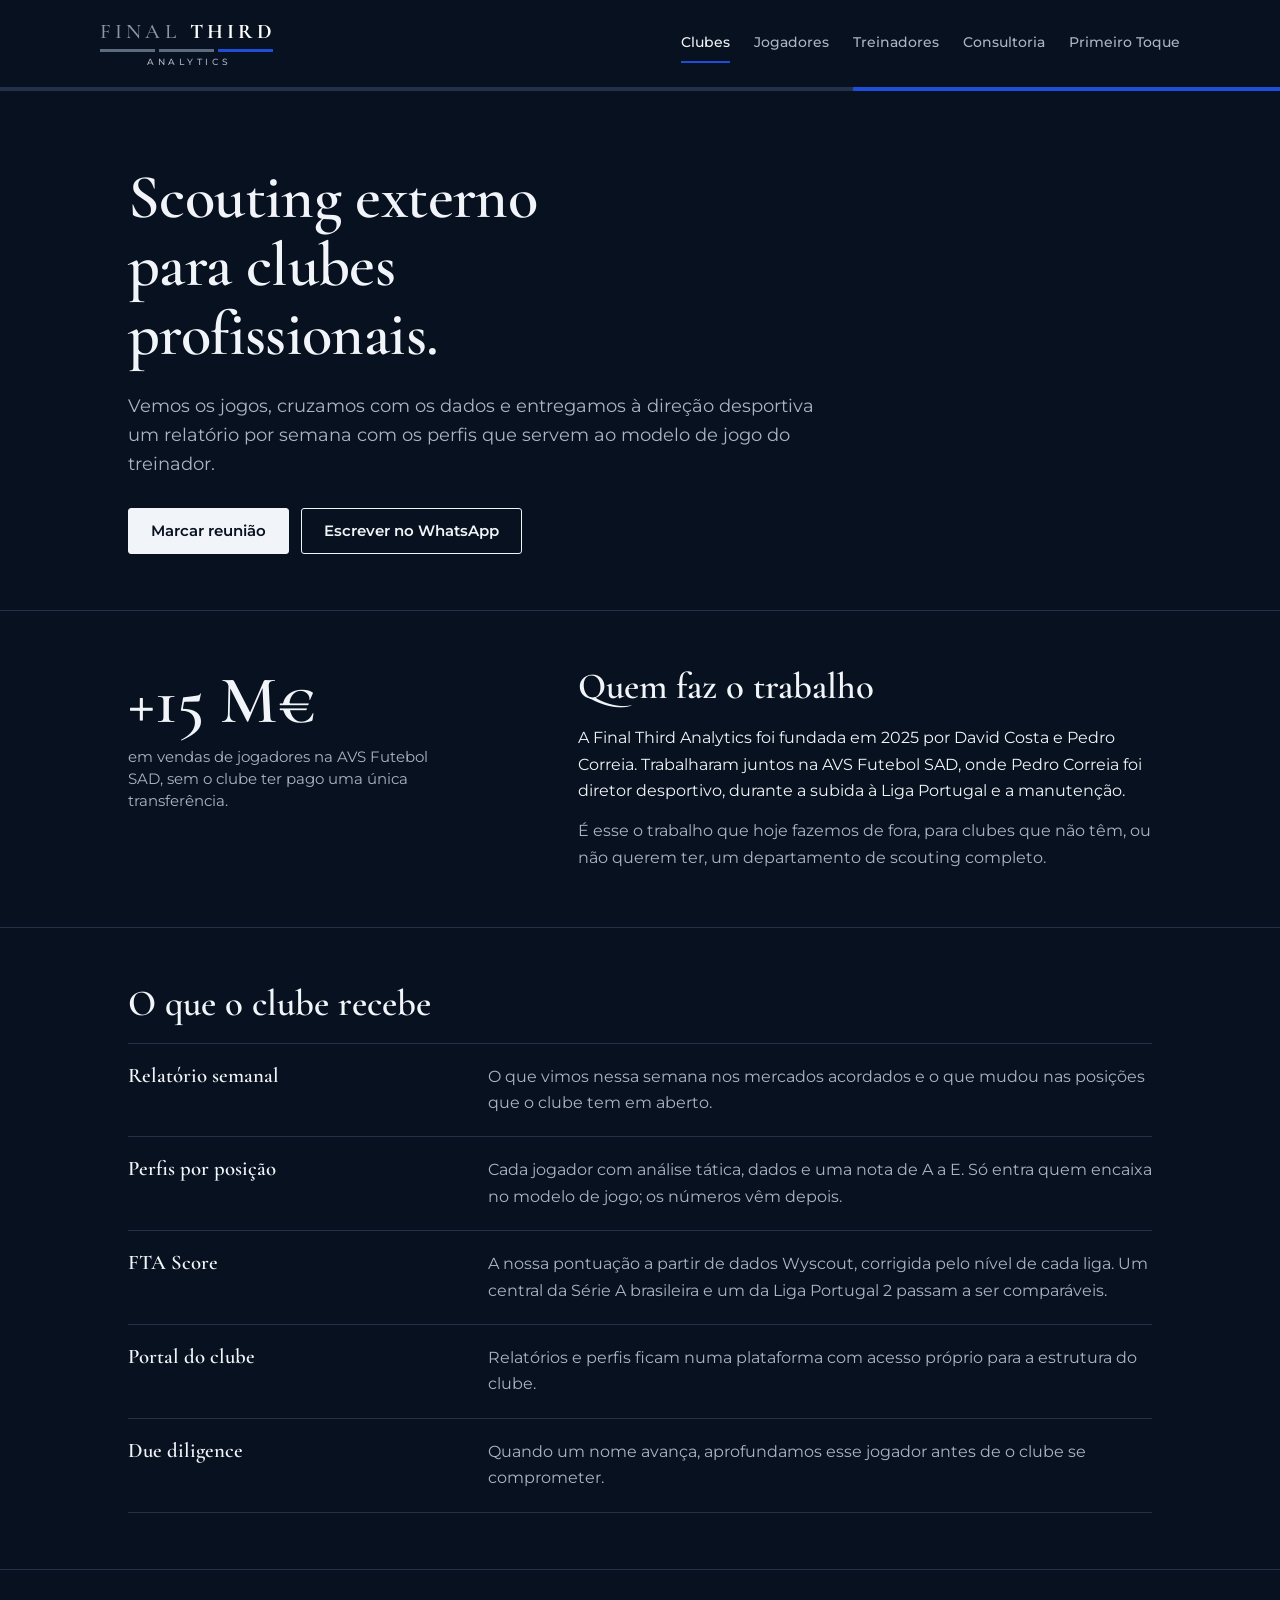
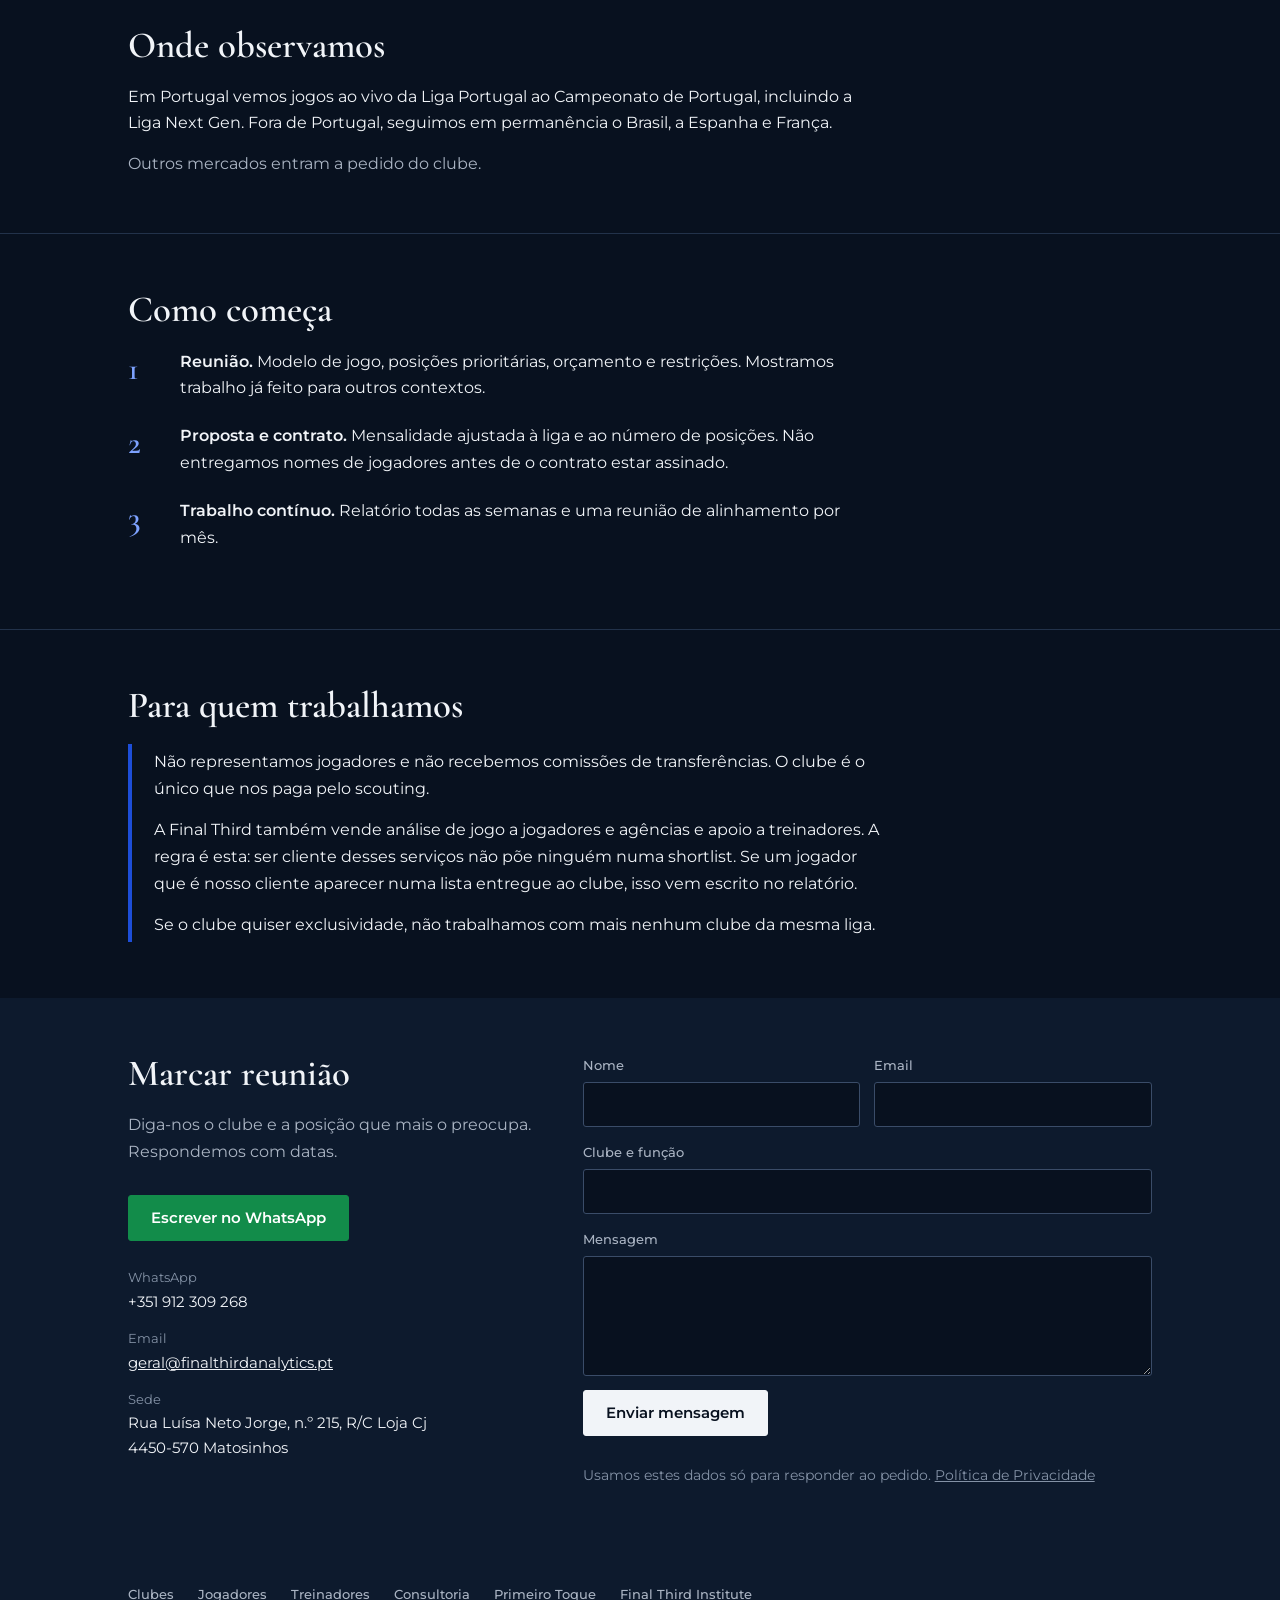
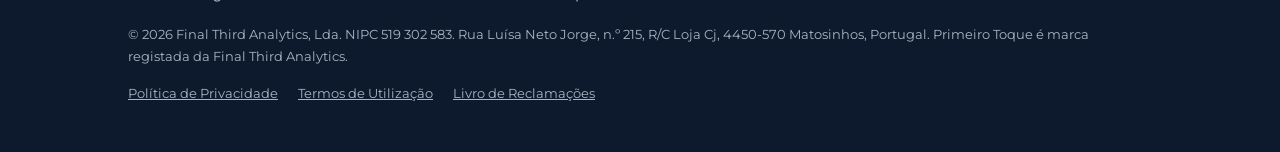
==== commit e0983db6: "Texto dos mercados e remove preços dos jogadores" ====
--- a/clubes.html
+++ b/clubes.html
@@ -72,7 +72,7 @@
 <section class="sec">
   <div class="wrap">
     <h2>Onde observamos</h2>
-    <p>Em Portugal vemos jogos ao vivo da Liga Portugal ao Campeonato de Portugal, incluindo a Liga Next Gen. Fora de Portugal, seguimos em permanência o Brasil, a Espanha e a França, e deslocamo-nos a Espanha e a França com regularidade.</p>
+    <p>Em Portugal vemos jogos ao vivo da Liga Portugal ao Campeonato de Portugal, incluindo a Liga Next Gen. Fora de Portugal, seguimos em permanência o Brasil, a Espanha e França.</p>
     <p class="muted">Outros mercados entram a pedido do clube.</p>
   </div>
 </section>
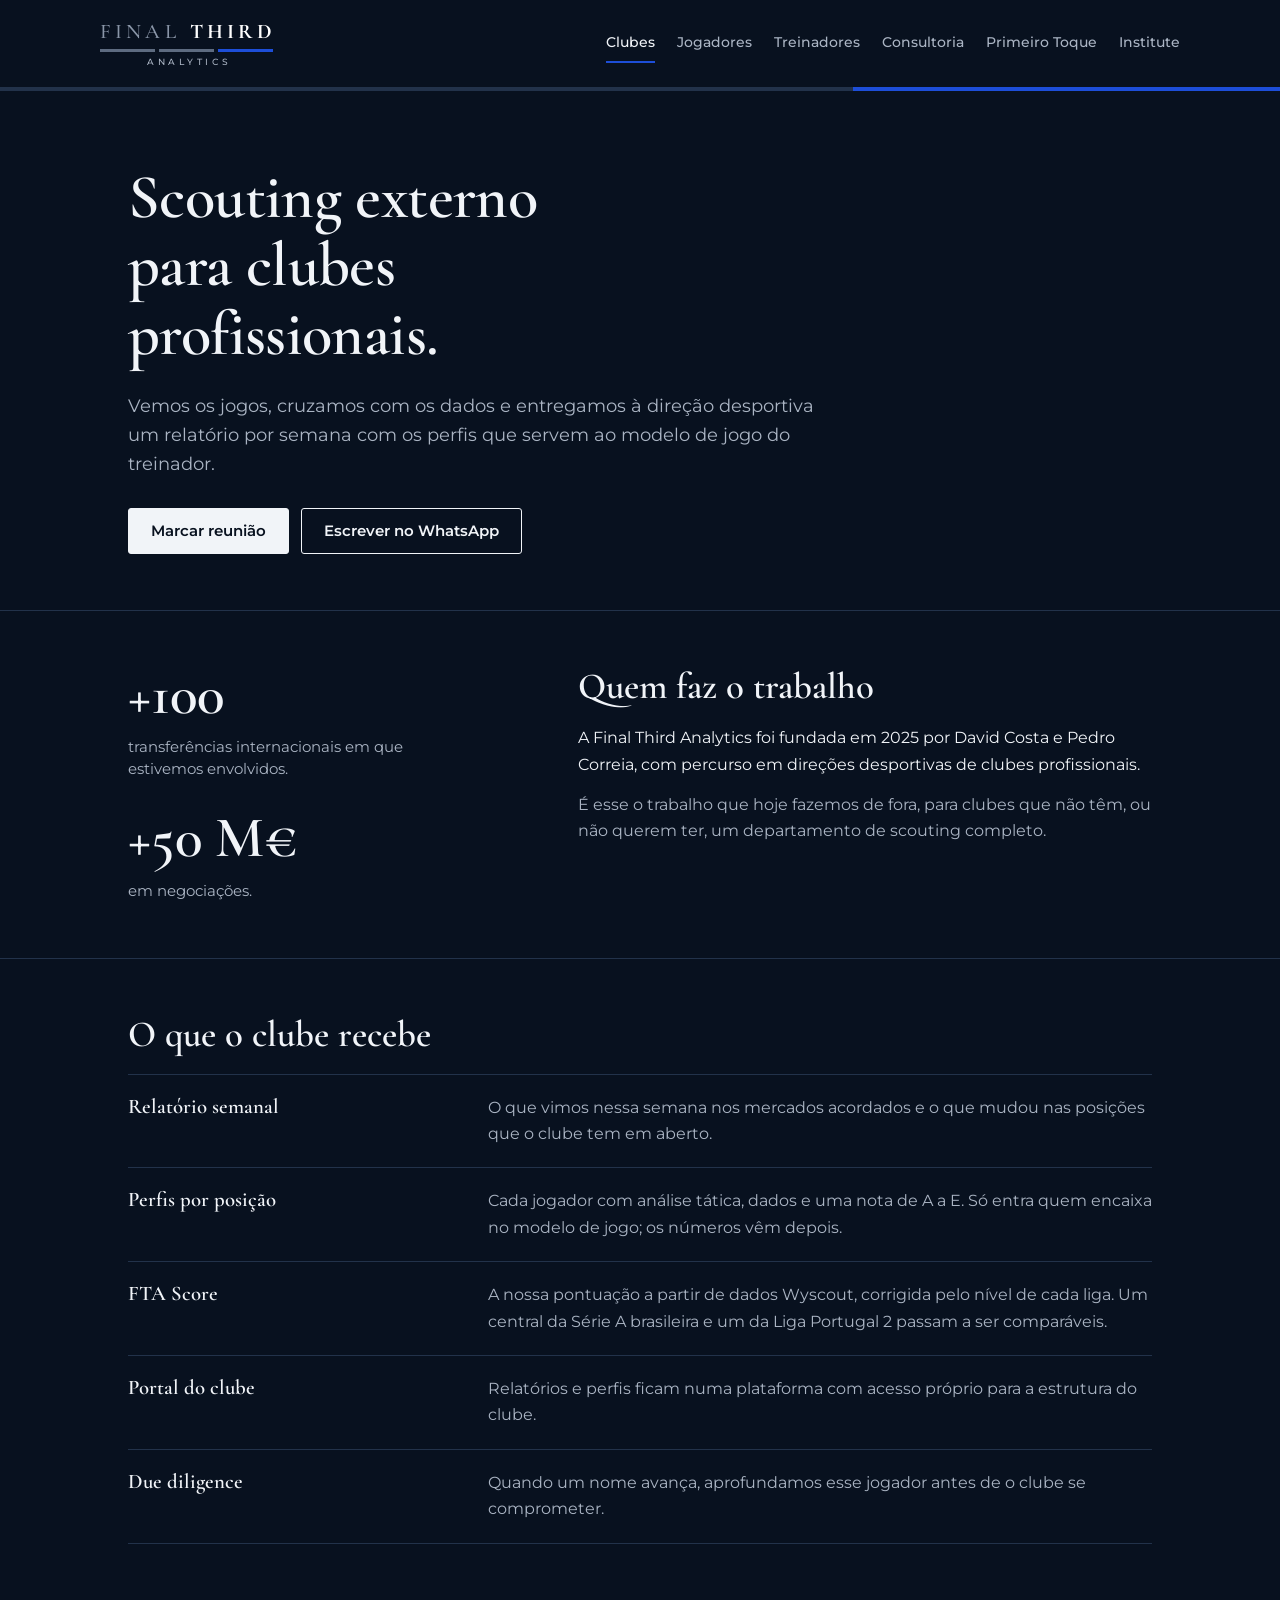
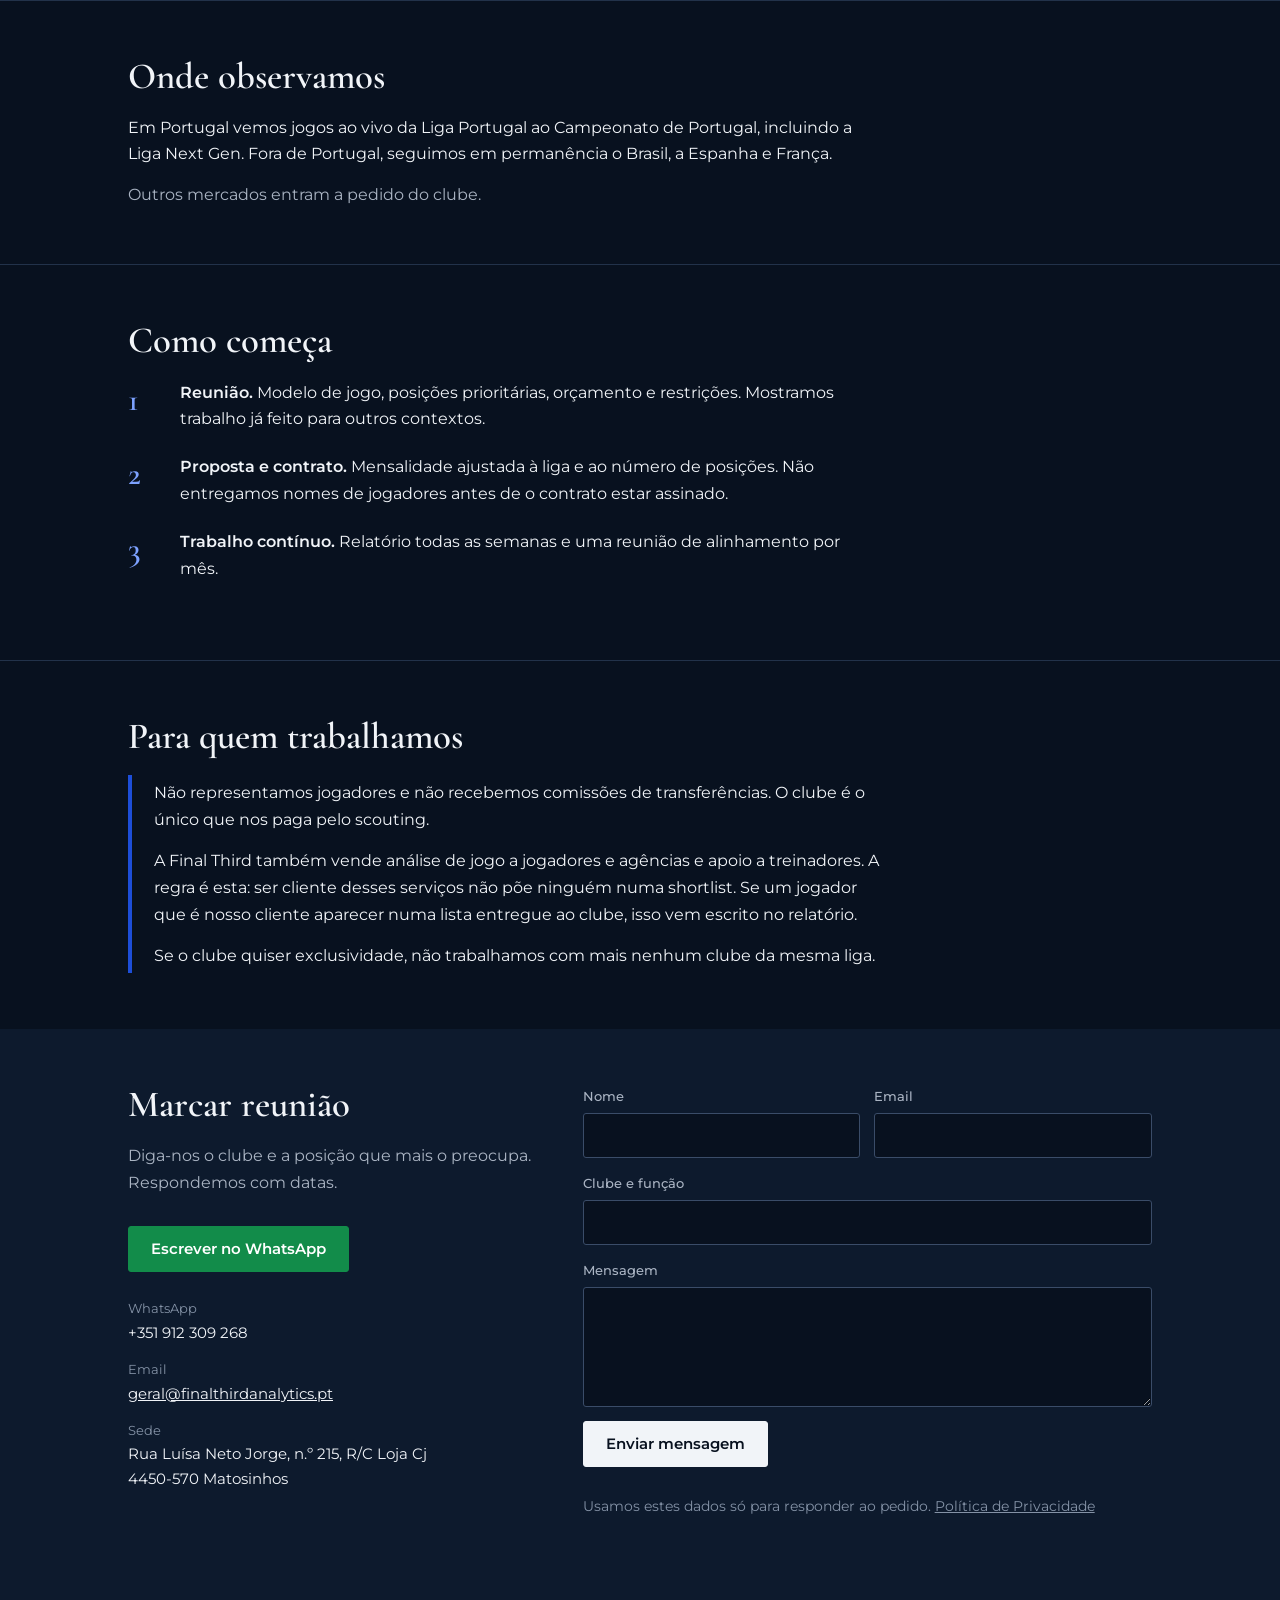
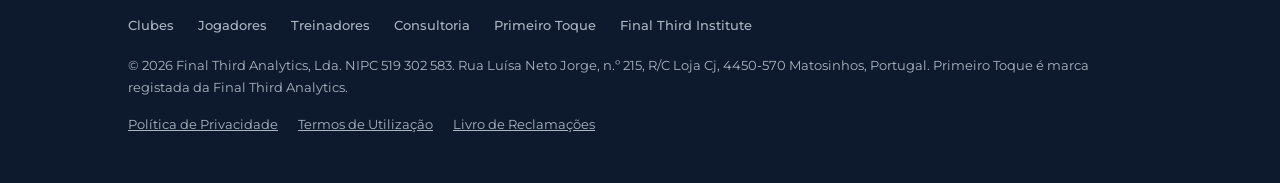
==== commit f1eb6535: "Números de transferências, remove AVS, página Institute" ====
--- a/clubes.html
+++ b/clubes.html
@@ -29,7 +29,7 @@
       <span class="logo-bars"><i></i><i></i><i></i></span>
       <span class="logo-sub">Analytics</span>
     </a>
-    <nav class="nav" aria-label="Principal"><a href="/clubes" aria-current="page">Clubes</a><a href="/jogadores">Jogadores</a><a href="/treinadores">Treinadores</a><a href="/consultoria">Consultoria</a><a href="/primeiro-toque">Primeiro Toque</a></nav>
+    <nav class="nav" aria-label="Principal"><a href="/clubes" aria-current="page">Clubes</a><a href="/jogadores">Jogadores</a><a href="/treinadores">Treinadores</a><a href="/consultoria">Consultoria</a><a href="/primeiro-toque">Primeiro Toque</a><a href="/institute">Institute</a></nav>
   </div>
   <div class="thirds" aria-hidden="true"><i></i><i></i><i></i></div>
 </header>
@@ -48,10 +48,10 @@
 
 <section class="sec">
   <div class="wrap proof">
-    <div class="proof-fig">+15 M€<small>em vendas de jogadores na AVS Futebol SAD, sem o clube ter pago uma única transferência.</small></div>
+    <div class="proof-figs"><div class="proof-fig">+100<small>transferências internacionais em que estivemos envolvidos.</small></div><div class="proof-fig">+50 M€<small>em negociações.</small></div></div>
     <div>
       <h2>Quem faz o trabalho</h2>
-      <p>A Final Third Analytics foi fundada em 2025 por David Costa e Pedro Correia. Trabalharam juntos na AVS Futebol SAD, onde Pedro Correia foi diretor desportivo, durante a subida à Liga Portugal e a manutenção.</p>
+      <p>A Final Third Analytics foi fundada em 2025 por David Costa e Pedro Correia, com percurso em direções desportivas de clubes profissionais.</p>
       <p class="muted">É esse o trabalho que hoje fazemos de fora, para clubes que não têm, ou não querem ter, um departamento de scouting completo.</p>
     </div>
   </div>
@@ -129,7 +129,7 @@
   <div class="wrap">
     <nav class="foot-nav" aria-label="Rodapé">
       <a href="/clubes">Clubes</a><a href="/jogadores">Jogadores</a><a href="/treinadores">Treinadores</a><a href="/consultoria">Consultoria</a>
-      <a href="/primeiro-toque">Primeiro Toque</a><a href="https://institute.finalthirdanalytics.pt">Final Third Institute</a>
+      <a href="/primeiro-toque">Primeiro Toque</a><a href="/institute">Final Third Institute</a>
     </nav>
     <p>© 2026 Final Third Analytics, Lda. NIPC 519 302 583. Rua Luísa Neto Jorge, n.º 215, R/C Loja Cj, 4450-570 Matosinhos, Portugal. Primeiro Toque é marca registada da Final Third Analytics.</p>
     <div class="foot-legal">
--- a/styles.css
+++ b/styles.css
@@ -18,6 +18,7 @@
 body.p-consultoria{--accent:#c2334f;--accent-ink:#ef8198}
 
 body.p-primeiro-toque{--accent:#c9b06b;--accent-ink:#c9b06b}
+body.p-institute{--accent:#c8f04a;--accent-ink:#c8f04a}
 
 html{-webkit-text-size-adjust:100%;scroll-behavior:smooth}
 body{background:var(--paper);color:var(--ink);font-family:var(--sans);font-size:16px;line-height:1.65;-webkit-font-smoothing:antialiased}
@@ -35,7 +36,7 @@
 .logo-bars i{flex:1;height:3px;background:var(--grey-bar)}
 .logo-bars i:last-child{background:var(--accent)}
 .logo-sub{display:block;margin-top:6px;margin-right:.2em;text-align:center;font-size:.56rem;font-weight:500;letter-spacing:.42em;text-indent:.42em;text-transform:uppercase;color:#aab4c3}
-.nav{display:flex;align-items:center;gap:24px;font-size:.9rem;font-weight:500}
+.nav{display:flex;align-items:center;gap:22px;font-size:.9rem;font-weight:500}
 .nav a{text-decoration:none;color:var(--ink-2);padding:6px 0;border-bottom:2px solid transparent}
 .nav a:hover{color:var(--ink)}
 .nav a[aria-current="page"]{color:var(--ink);border-bottom-color:var(--accent)}
@@ -103,7 +104,8 @@
 
 /* Prova */
 .proof{display:grid;grid-template-columns:minmax(0,5fr) minmax(0,7fr);gap:40px;align-items:start}
-.proof-fig{font-family:var(--serif);font-weight:600;font-size:clamp(2.6rem,6vw,4.2rem);line-height:1;color:var(--ink)}
+.proof-figs{display:flex;flex-direction:column;gap:30px}
+.proof-fig{font-family:var(--serif);font-weight:600;font-size:clamp(2.4rem,5vw,3.6rem);line-height:1;color:var(--ink)}
 .proof-fig small{display:block;font-family:var(--sans);font-weight:400;font-size:.92rem;line-height:1.5;color:var(--ink-2);margin-top:12px;max-width:30ch}
 
 /* Faixas de saída */
